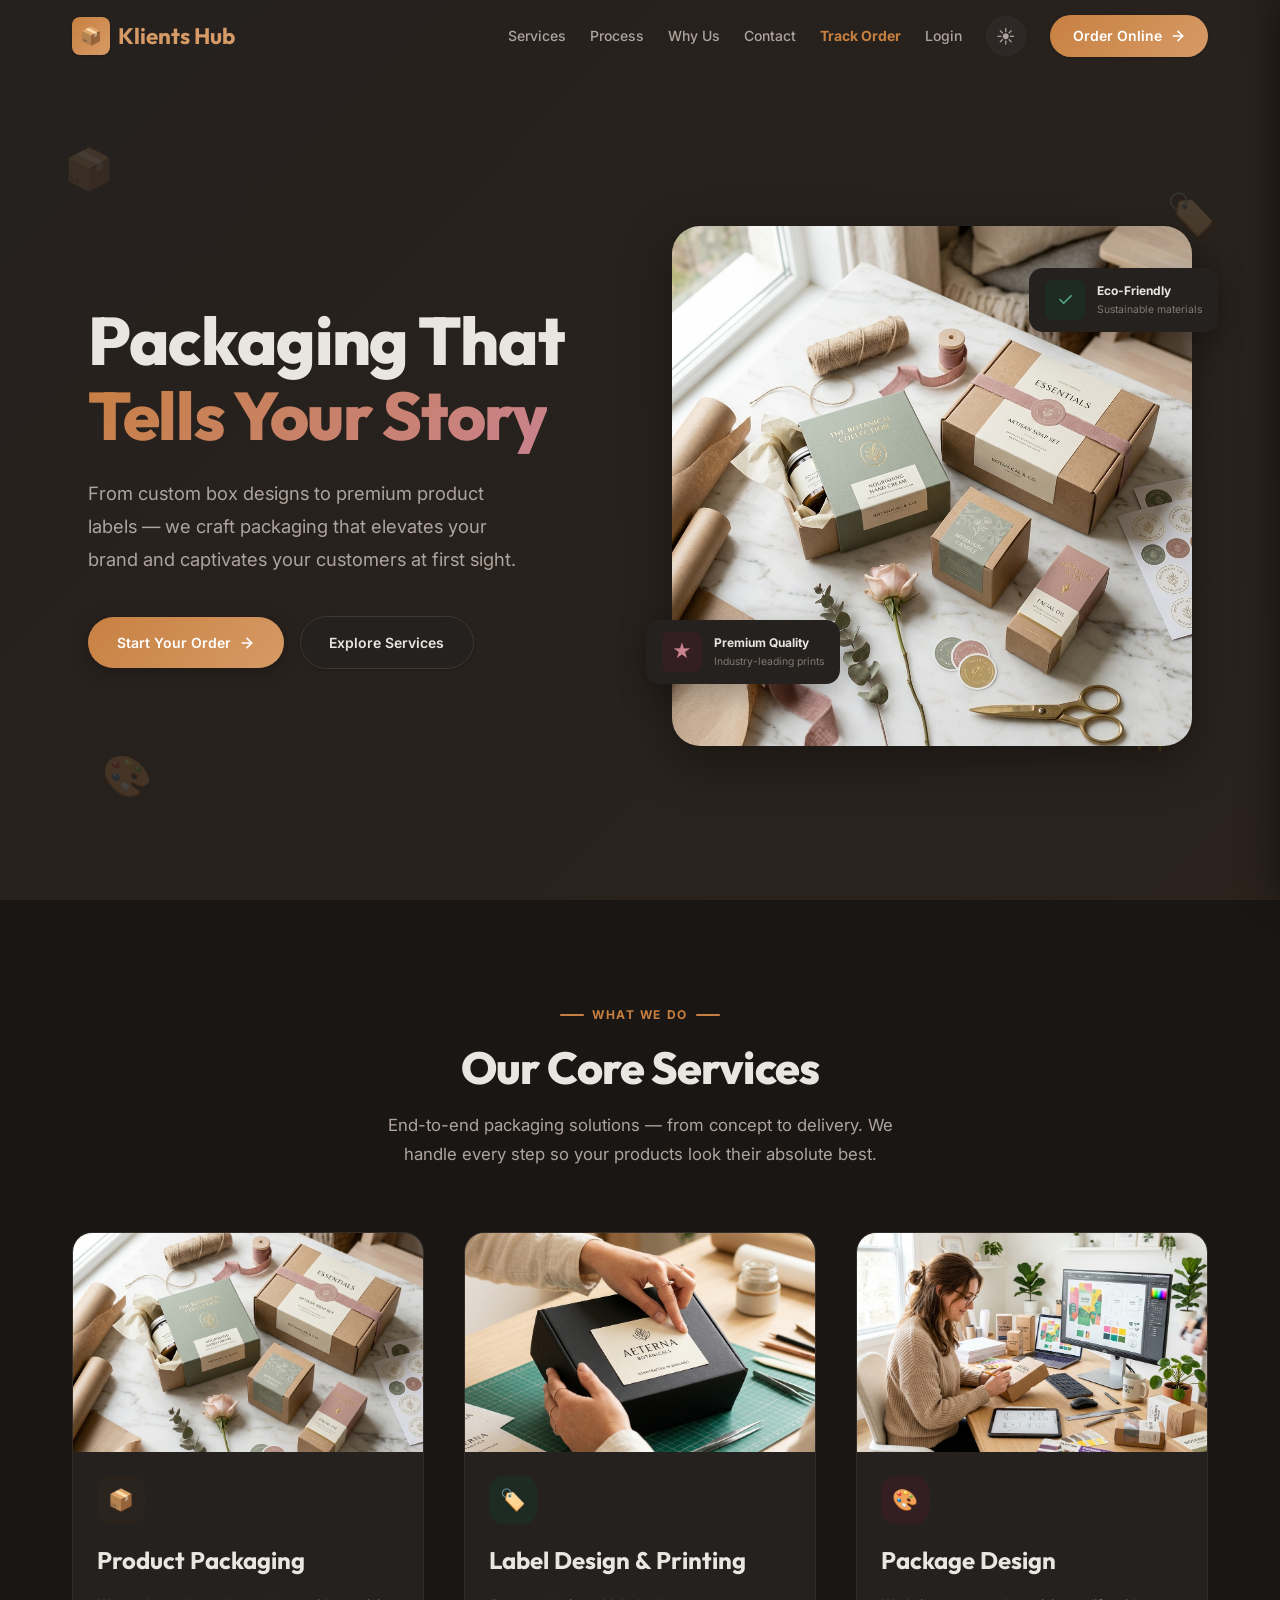
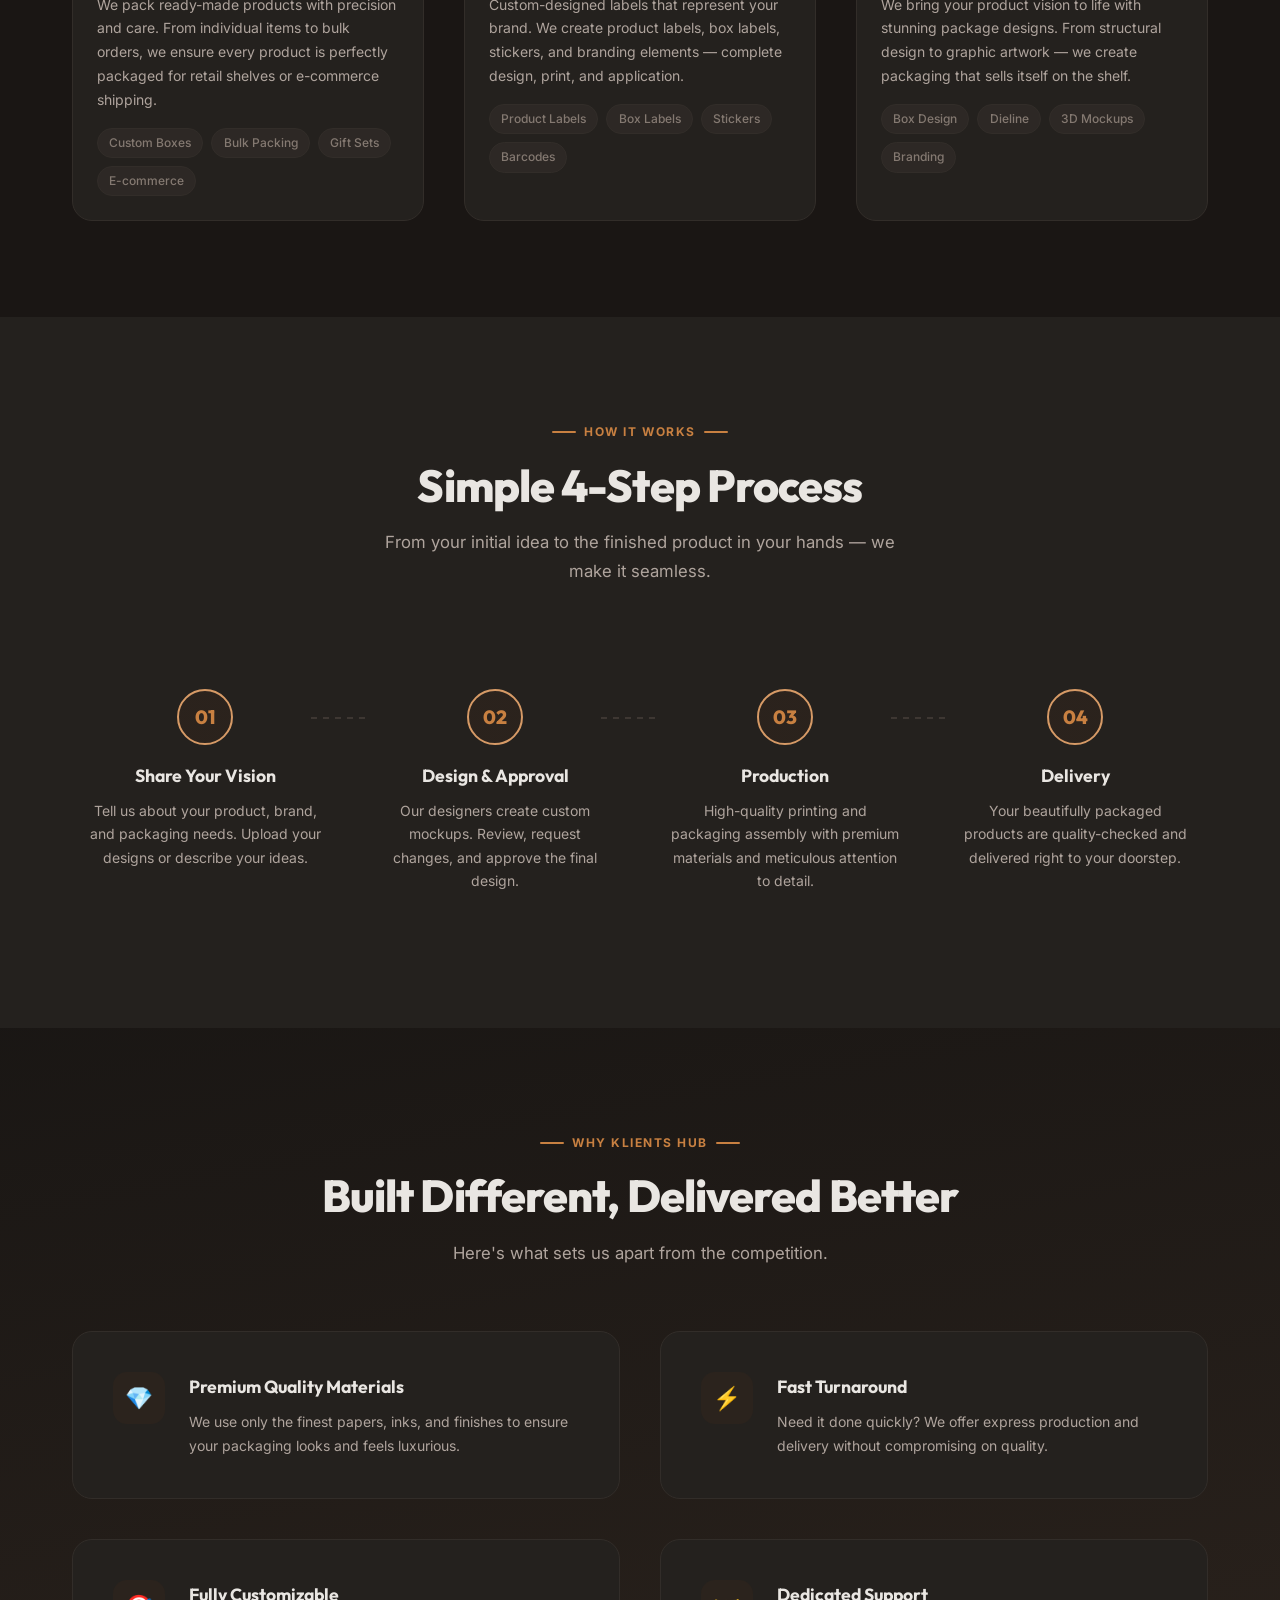
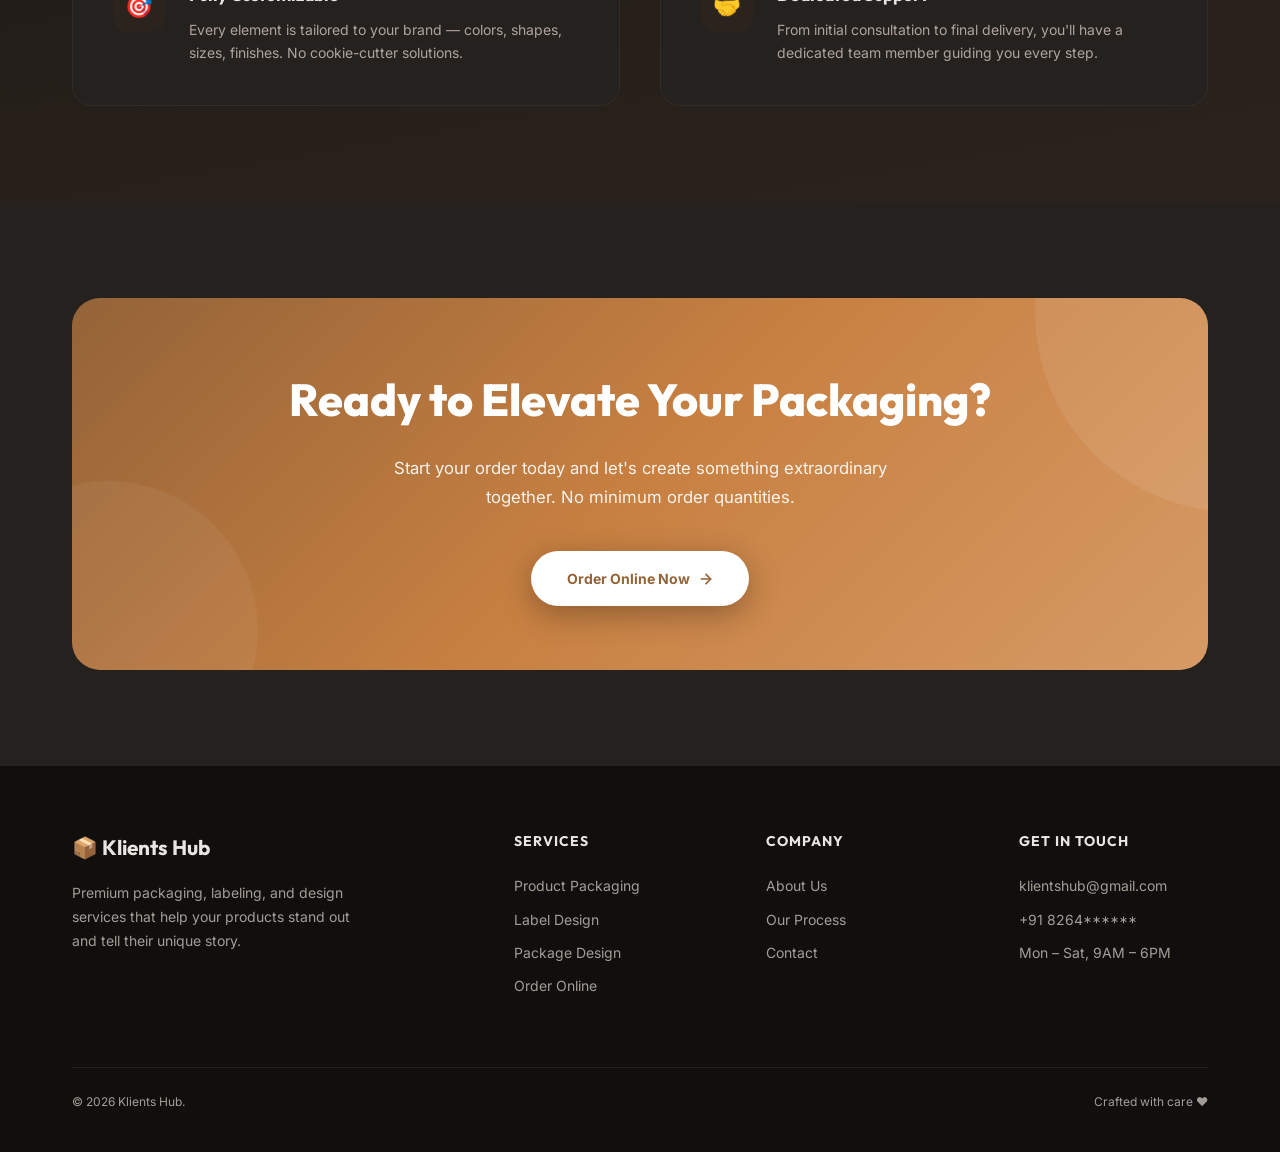
==== index.html @ 0cd53d22 "Initial commit for Klient's Hub frontend website" ====
<!DOCTYPE html>
<html lang="en" data-theme="dark">
<head>
  <meta charset="UTF-8">
  <meta name="viewport" content="width=device-width, initial-scale=1.0">
  <meta name="description" content="Klients Hub — Premium packaging, labeling, and package design services. Custom labels, product packaging, and box design for businesses of all sizes.">
  <meta name="theme-color" content="#a06c3e">
  <title>Klients Hub — Packaging, Labeling &amp; Design</title>

  <!-- Fonts -->
  <link rel="preconnect" href="https://fonts.googleapis.com">
  <link rel="preconnect" href="https://fonts.gstatic.com" crossorigin>
  <link href="https://fonts.googleapis.com/css2?family=Inter:wght@400;500;600;700&family=Outfit:wght@600;700;800&display=swap" rel="stylesheet">

  <!-- Styles -->
  <link rel="stylesheet" href="index.css">
</head>
<body>
  <!-- Global Particle Container -->
  <div id="global-particles" style="position: fixed; inset: 0; pointer-events: none; z-index: 9999; overflow: hidden;" aria-hidden="true"></div>

  <!-- ===== NAVBAR ===== -->
  <nav class="navbar" id="navbar" role="navigation" aria-label="Main navigation">
    <div class="navbar__inner">
      <a href="#" class="navbar__logo" id="nav-logo">
        <div class="navbar__logo-icon" aria-hidden="true">📦</div>
        Klients Hub
      </a>

      <!-- Desktop links -->
      <div class="navbar__links" id="nav-links">
        <a href="#services" class="navbar__link" id="nav-services">Services</a>
        <a href="#process" class="navbar__link" id="nav-process">Process</a>
        <a href="#why-us" class="navbar__link" id="nav-why-us">Why Us</a>
        <a href="#contact" class="navbar__link" id="nav-contact">Contact</a>
        <button class="navbar__link" id="nav-track" style="font-weight: 700; color: var(--clr-primary);">Track Order</button>
        <button class="navbar__link" id="nav-login">Login</button>
        <button class="theme-toggle" id="theme-toggle-desktop" aria-label="Toggle dark mode">
          <span class="theme-toggle__icon--dark" aria-hidden="true">🌙</span>
          <span class="theme-toggle__icon--light" aria-hidden="true">☀️</span>
        </button>
        <a href="#order" class="navbar__cta" id="nav-order-cta">
          <span>Order Online</span>
          <svg width="16" height="16" viewBox="0 0 24 24" fill="none" stroke="currentColor" stroke-width="2.5" stroke-linecap="round" stroke-linejoin="round"><path d="M5 12h14"/><path d="m12 5 7 7-7 7"/></svg>
        </a>
      </div>

      <!-- Mobile hamburger -->
      <button class="navbar__hamburger" id="nav-hamburger" aria-label="Toggle menu" aria-expanded="false">
        <span></span>
        <span></span>
        <span></span>
      </button>
    </div>
  </nav>

  <!-- Mobile backdrop -->
  <div class="mobile-backdrop" id="mobile-backdrop"></div>

  <!-- Mobile slide-in panel -->
  <div class="navbar__mobile-panel" id="nav-mobile-panel" role="dialog" aria-label="Mobile navigation">
    <a href="#services" class="navbar__link" id="mob-services">Services</a>
    <a href="#process" class="navbar__link" id="mob-process">Process</a>
    <a href="#why-us" class="navbar__link" id="mob-why-us">Why Us</a>
    <a href="#contact" class="navbar__link" id="mob-contact">Contact</a>
    <button class="navbar__link" id="mob-track" style="font-weight: 700; color: var(--clr-primary); text-align: left;">Track Order</button>
    <button class="navbar__link" id="mob-login" style="text-align: left;">Login</button>
    <a href="#order" class="navbar__cta" id="mob-order-cta">
      <span>Order Online</span>
      <svg width="16" height="16" viewBox="0 0 24 24" fill="none" stroke="currentColor" stroke-width="2.5" stroke-linecap="round" stroke-linejoin="round"><path d="M5 12h14"/><path d="m12 5 7 7-7 7"/></svg>
    </a>
    <button class="theme-toggle" id="theme-toggle-mobile" aria-label="Toggle dark mode">
      <span class="theme-toggle__icon--dark" aria-hidden="true">🌙</span>
      <span class="theme-toggle__icon--light" aria-hidden="true">☀️</span>
    </button>
  </div>

  <!-- ===== HERO ===== -->
  <section class="hero" id="hero">
    <!-- Corner Decorators -->
    <div class="hero__corner hero__corner--tl" aria-hidden="true">📦</div>
    <div class="hero__corner hero__corner--tr" aria-hidden="true">🏷️</div>
    <div class="hero__corner hero__corner--bl" aria-hidden="true">🎨</div>
    <div class="hero__corner hero__corner--br" aria-hidden="true">✨</div>

    <div class="container hero__grid">
      <div class="hero__content">

        <h1 class="hero__title reveal reveal-delay-1">
          Packaging That<br><span>Tells Your Story</span>
        </h1>
        <p class="hero__subtitle reveal reveal-delay-2">
          From custom box designs to premium product labels — we craft packaging that elevates your brand and captivates your customers at first sight.
        </p>
        <div class="hero__actions reveal reveal-delay-3">
          <a href="#order" class="btn btn--primary" id="hero-order-btn">
            Start Your Order
            <svg width="16" height="16" viewBox="0 0 24 24" fill="none" stroke="currentColor" stroke-width="2.5" stroke-linecap="round" stroke-linejoin="round"><path d="M5 12h14"/><path d="m12 5 7 7-7 7"/></svg>
          </a>
          <a href="#services" class="btn btn--secondary" id="hero-services-btn">
            Explore Services
          </a>
        </div>
      </div>

      <div class="hero__image-wrapper reveal reveal-delay-2">
        <img src="assets/hero-packaging.png" alt="Beautifully designed product packaging flat lay with custom labels, kraft boxes, and branding materials" class="hero__image" width="520" height="520" loading="eager" fetchpriority="high">

        <!-- Floating cards -->
        <div class="hero__float-card hero__float-card--top">
          <div class="hero__float-icon hero__float-icon--green" aria-hidden="true">✓</div>
          <div>
            <div class="hero__float-label">Eco-Friendly</div>
            <div class="hero__float-sublabel">Sustainable materials</div>
          </div>
        </div>
        <div class="hero__float-card hero__float-card--bottom">
          <div class="hero__float-icon hero__float-icon--rose" aria-hidden="true">★</div>
          <div>
            <div class="hero__float-label">Premium Quality</div>
            <div class="hero__float-sublabel">Industry-leading prints</div>
          </div>
        </div>
      </div>
    </div>
  </section>

  <!-- ===== SERVICES ===== -->
  <section class="services" id="services">
    <div class="container">
      <div class="section-header reveal">
        <div class="section-tag">
          <span class="section-tag__line" aria-hidden="true"></span>
          What We Do
          <span class="section-tag__line" aria-hidden="true"></span>
        </div>
        <h2 class="section-title">Our Core Services</h2>
        <p class="section-subtitle">End-to-end packaging solutions — from concept to delivery. We handle every step so your products look their absolute best.</p>
      </div>

      <div class="services__grid">
        <!-- Packaging -->
        <div class="service-card reveal" id="svc-packaging">
          <div class="service-card__image-wrapper">
            <img src="assets/hero-packaging.png" alt="Custom product packaging with branded boxes and wrapping materials" class="service-card__image" width="400" height="250" loading="lazy">
            <div class="service-card__overlay" aria-hidden="true"></div>
          </div>
          <div class="service-card__body">
            <div class="service-card__icon service-card__icon--packaging" aria-hidden="true">📦</div>
            <h3 class="service-card__title">Product Packaging</h3>
            <p class="service-card__desc">We pack ready-made products with precision and care. From individual items to bulk orders, we ensure every product is perfectly packaged for retail shelves or e-commerce shipping.</p>
            <div class="service-card__features">
              <span class="service-card__tag">Custom Boxes</span>
              <span class="service-card__tag">Bulk Packing</span>
              <span class="service-card__tag">Gift Sets</span>
              <span class="service-card__tag">E-commerce</span>
            </div>
          </div>
        </div>

        <!-- Labeling -->
        <div class="service-card reveal reveal-delay-1" id="svc-labeling">
          <div class="service-card__image-wrapper">
            <img src="assets/labeling-service.png" alt="Designer applying a custom label to a premium product box" class="service-card__image" width="400" height="250" loading="lazy">
            <div class="service-card__overlay" aria-hidden="true"></div>
          </div>
          <div class="service-card__body">
            <div class="service-card__icon service-card__icon--labeling" aria-hidden="true">🏷️</div>
            <h3 class="service-card__title">Label Design &amp; Printing</h3>
            <p class="service-card__desc">Custom-designed labels that represent your brand. We create product labels, box labels, stickers, and branding elements — complete design, print, and application.</p>
            <div class="service-card__features">
              <span class="service-card__tag">Product Labels</span>
              <span class="service-card__tag">Box Labels</span>
              <span class="service-card__tag">Stickers</span>
              <span class="service-card__tag">Barcodes</span>
            </div>
          </div>
        </div>

        <!-- Design -->
        <div class="service-card reveal reveal-delay-2" id="svc-design">
          <div class="service-card__image-wrapper">
            <img src="assets/design-service.png" alt="Package designer working on box mockups with color swatches and prototypes" class="service-card__image" width="400" height="250" loading="lazy">
            <div class="service-card__overlay" aria-hidden="true"></div>
          </div>
          <div class="service-card__body">
            <div class="service-card__icon service-card__icon--design" aria-hidden="true">🎨</div>
            <h3 class="service-card__title">Package Design</h3>
            <p class="service-card__desc">We bring your product vision to life with stunning package designs. From structural design to graphic artwork — we create packaging that sells itself on the shelf.</p>
            <div class="service-card__features">
              <span class="service-card__tag">Box Design</span>
              <span class="service-card__tag">Dieline</span>
              <span class="service-card__tag">3D Mockups</span>
              <span class="service-card__tag">Branding</span>
            </div>
          </div>
        </div>
      </div>
    </div>
  </section>

  <!-- ===== PROCESS ===== -->
  <section class="process" id="process">
    <div class="container">
      <div class="section-header reveal">
        <div class="section-tag">
          <span class="section-tag__line" aria-hidden="true"></span>
          How It Works
          <span class="section-tag__line" aria-hidden="true"></span>
        </div>
        <h2 class="section-title">Simple 4-Step Process</h2>
        <p class="section-subtitle">From your initial idea to the finished product in your hands — we make it seamless.</p>
      </div>

      <div class="process__grid">
        <div class="process-step reveal" id="step-1">
          <div class="process-step__number">01</div>
          <h3 class="process-step__title">Share Your Vision</h3>
          <p class="process-step__desc">Tell us about your product, brand, and packaging needs. Upload your designs or describe your ideas.</p>
        </div>
        <div class="process-step reveal reveal-delay-1" id="step-2">
          <div class="process-step__number">02</div>
          <h3 class="process-step__title">Design &amp; Approval</h3>
          <p class="process-step__desc">Our designers create custom mockups. Review, request changes, and approve the final design.</p>
        </div>
        <div class="process-step reveal reveal-delay-2" id="step-3">
          <div class="process-step__number">03</div>
          <h3 class="process-step__title">Production</h3>
          <p class="process-step__desc">High-quality printing and packaging assembly with premium materials and meticulous attention to detail.</p>
        </div>
        <div class="process-step reveal reveal-delay-3" id="step-4">
          <div class="process-step__number">04</div>
          <h3 class="process-step__title">Delivery</h3>
          <p class="process-step__desc">Your beautifully packaged products are quality-checked and delivered right to your doorstep.</p>
        </div>
      </div>
    </div>
  </section>

  <!-- ===== WHY US ===== -->
  <section class="why-us" id="why-us">
    <div class="container">
      <div class="section-header reveal">
        <div class="section-tag">
          <span class="section-tag__line" aria-hidden="true"></span>
          Why Klients Hub
          <span class="section-tag__line" aria-hidden="true"></span>
        </div>
        <h2 class="section-title">Built Different, Delivered Better</h2>
        <p class="section-subtitle">Here's what sets us apart from the competition.</p>
      </div>

      <div class="why-us__grid">
        <div class="why-card reveal" id="why-quality">
          <div class="why-card__icon" aria-hidden="true">💎</div>
          <div>
            <h3 class="why-card__title">Premium Quality Materials</h3>
            <p class="why-card__desc">We use only the finest papers, inks, and finishes to ensure your packaging looks and feels luxurious.</p>
          </div>
        </div>
        <div class="why-card reveal reveal-delay-1" id="why-fast">
          <div class="why-card__icon" aria-hidden="true">⚡</div>
          <div>
            <h3 class="why-card__title">Fast Turnaround</h3>
            <p class="why-card__desc">Need it done quickly? We offer express production and delivery without compromising on quality.</p>
          </div>
        </div>
        <div class="why-card reveal reveal-delay-2" id="why-custom">
          <div class="why-card__icon" aria-hidden="true">🎯</div>
          <div>
            <h3 class="why-card__title">Fully Customizable</h3>
            <p class="why-card__desc">Every element is tailored to your brand — colors, shapes, sizes, finishes. No cookie-cutter solutions.</p>
          </div>
        </div>
        <div class="why-card reveal reveal-delay-3" id="why-support">
          <div class="why-card__icon" aria-hidden="true">🤝</div>
          <div>
            <h3 class="why-card__title">Dedicated Support</h3>
            <p class="why-card__desc">From initial consultation to final delivery, you'll have a dedicated team member guiding you every step.</p>
          </div>
        </div>
      </div>
    </div>
  </section>

  <!-- ===== CTA BANNER ===== -->
  <section class="cta-section" id="cta">
    <div class="container">
      <div class="cta-banner reveal">
        <h2 class="cta-banner__title">Ready to Elevate Your Packaging?</h2>
        <p class="cta-banner__desc">Start your order today and let's create something extraordinary together. No minimum order quantities.</p>
        <a href="#order" class="btn btn--white" id="cta-order-btn">
          Order Online Now
          <svg width="16" height="16" viewBox="0 0 24 24" fill="none" stroke="currentColor" stroke-width="2.5" stroke-linecap="round" stroke-linejoin="round"><path d="M5 12h14"/><path d="m12 5 7 7-7 7"/></svg>
        </a>
      </div>
    </div>
  </section>

  <!-- ===== ORDER ONLINE SECTION ===== -->
  <section class="order-section" id="order">
    <div class="container">
      <div class="order-form" id="order-form-wrapper">
        <h2 class="order-form__title">Place Your Order</h2>
        <p class="order-form__subtitle">Fill in the details below and our team will get back to you within 24 hours.</p>
        <form id="order-form" novalidate>
          <div class="form-step visible" data-step="1">
            <div class="form-row">
              <div class="form-group">
                <label for="order-name">Full Name <span class="required-star" aria-hidden="true">*</span></label>
                <input type="text" id="order-name" name="name" placeholder="Akash Sharma" required>
              </div>
              <div class="form-group">
                <label for="order-email">Email Address <span class="required-star" aria-hidden="true">*</span></label>
                <input type="email" id="order-email" name="email" placeholder="john@company.com" required>
              </div>
            </div>
          </div>

          <div class="form-step" data-step="2">
            <div class="form-row">
              <div class="form-group">
                <label for="order-phone">Phone Number <span class="required-star" aria-hidden="true">*</span></label>
                <input type="tel" id="order-phone" name="phone" placeholder="+91 8264******" required>
              </div>
              <div class="form-group">
                <label for="order-company">Company Name</label>
                <input type="text" id="order-company" name="company" placeholder="Your Company">
              </div>
            </div>
          </div>

          <div class="form-step" data-step="3">
            <div class="form-group">
              <label for="order-service">Service Required <span class="required-star" aria-hidden="true">*</span></label>
              <select id="order-service" name="service" required>
                <option value="" disabled selected>Select a service</option>
                <option value="packaging">Product Packaging</option>
                <option value="labeling">Label Design &amp; Printing</option>
                <option value="design">Package Design</option>
                <option value="all">Full Service (Design + Label + Packaging)</option>
              </select>
            </div>
          </div>

          <div class="form-step" data-step="4">
            <div class="form-row" id="materials-row">
              <div class="form-group" id="material-box-group">
                <label for="order-material-box">Material (Box) <span class="required-star" aria-hidden="true">*</span></label>
                <select id="order-material-box" name="materialBox" required>
                  <option value="" disabled selected>Select box material</option>
                  <option value="SBS">SBS</option>
                  <option value="White back">White back</option>
                  <option value="Grey back">Grey back</option>
                  <option value="Corrugation">Corrugation</option>
                </select>
              </div>
              <div class="form-group" id="material-label-group">
                <label for="order-material-label">Material (Label/Sticker) <span class="required-star" aria-hidden="true">*</span></label>
                <select id="order-material-label" name="materialLabel" required>
                  <option value="" disabled selected>Select label/sticker material</option>
                  <option value="Chromo paper">Chromo paper</option>
                  <option value="Art paper">Art paper</option>
                  <option value="Normal coated">Normal coated</option>
                </select>
              </div>
            </div>
          </div>

          <div class="form-step" data-step="5">
            <div class="form-group">
              <label for="order-details">Project Details <span class="required-star" aria-hidden="true">*</span></label>
              <textarea id="order-details" name="details" placeholder="Describe your product, any special requirements, finishing preferences..." rows="4" required></textarea>
            </div>
          </div>

          <div class="form-step" data-step="6">
            <div class="form-group">
              <label>Package Dimensions <span class="required-star" aria-hidden="true">*</span> <span class="label-hint" id="dimensions-hint">(in cm)</span></label>
              <div class="form-row form-row--3col">
                <div class="form-input-unit">
                  <input type="number" id="order-length" name="length" placeholder="Length" min="0" step="0.1" required>
                </div>
                <div class="form-input-unit">
                  <input type="number" id="order-width" name="width" placeholder="Width" min="0" step="0.1" required>
                </div>
                <div class="form-input-unit">
                  <input type="number" id="order-height" name="height" placeholder="Height" min="0" step="0.1" required>
                </div>
              </div>
            </div>
          </div>

          <div class="form-step" data-step="7">
            <div class="form-group">
              <label for="order-quantity">Quantity <span class="required-star" aria-hidden="true">*</span></label>
              <input type="number" id="order-quantity" name="quantity" placeholder="e.g. 500" min="1" max="9999" required>
            </div>
          </div>

          <div class="form-step" data-step="8">
            <div class="form-group">
              <label for="order-image">Upload Reference Image (Optional)</label>
              <input type="file" id="order-image" name="image" accept="image/*" class="form-file-input">
            </div>
          </div>

          <div class="form-step" data-step="9">
            <button type="submit" class="btn btn--primary btn--submit" id="order-submit-btn">
              Submit Order Request
              <svg width="16" height="16" viewBox="0 0 24 24" fill="none" stroke="currentColor" stroke-width="2.5" stroke-linecap="round" stroke-linejoin="round"><path d="M5 12h14"/><path d="m12 5 7 7-7 7"/></svg>
            </button>
          </div>
        </form>
      </div>
    </div>
  </section>

  <!-- ===== FOOTER ===== -->
  <footer class="footer" id="contact">
    <div class="container">
      <div class="footer__grid">
        <div>
          <div class="footer__brand-name">📦 Klients Hub</div>
          <p class="footer__brand-desc">Premium packaging, labeling, and design services that help your products stand out and tell their unique story.</p>
        </div>
        <div>
          <h4 class="footer__heading">Services</h4>
          <a href="#services" class="footer__link" id="ft-packaging">Product Packaging</a>
          <a href="#services" class="footer__link" id="ft-labeling">Label Design</a>
          <a href="#services" class="footer__link" id="ft-design">Package Design</a>
          <a href="#order" class="footer__link" id="ft-order">Order Online</a>
        </div>
        <div>
          <h4 class="footer__heading">Company</h4>
          <a href="#why-us" class="footer__link" id="ft-about">About Us</a>
          <a href="#process" class="footer__link" id="ft-process">Our Process</a>
          <a href="#contact" class="footer__link" id="ft-contact">Contact</a>
        </div>
        <div>
          <h4 class="footer__heading">Get In Touch</h4>
          <a href="mailto:klientshub@gmail.com" class="footer__link" id="ft-email">klientshub@gmail.com</a>
          <a href="tel:+918264******" class="footer__link" id="ft-phone">+91 8264******</a>
          <span class="footer__link">Mon – Sat, 9AM – 6PM</span>
        </div>
      </div>
      <div class="footer__bottom">
        <span>&copy; 2026 Klients Hub.</span>
        <span>Crafted with care ❤️</span>
      </div>
    </div>
  </footer>

  <!-- ===== MODALS ===== -->
  <!-- Order Success Modal -->
  <div class="modal-backdrop" id="modal-success">
    <div class="modal">
      <button class="modal__close" id="close-success-modal" aria-label="Close modal">×</button>
      <h3 class="modal__title">Order Placed Successfully!</h3>
      <p class="modal__desc">Thank you for choosing Klients Hub. We've received your order and will begin processing it shortly.</p>
      
      <div class="modal__order-box">
        <span class="modal__order-label">Your Order Tracking ID:</span>
        <strong class="modal__order-id" id="display-order-id">ORD-12345</strong>
      </div>

      <p style="font-size: var(--fs-small); color: var(--clr-text-secondary); text-align: center;">Save this ID to track your order status anytime.</p>
    </div>
  </div>

  <!-- Track Order Modal -->
  <div class="modal-backdrop" id="modal-track">
    <div class="modal">
      <button class="modal__close" id="close-track-modal" aria-label="Close modal">×</button>
      <h3 class="modal__title">Track Your Order</h3>
      <p class="modal__desc">Enter your Order Tracking ID below to see the current status.</p>
      
      <div class="form-group" style="margin-bottom: var(--space-md);">
        <input type="text" id="track-order-id" placeholder="e.g. ORD-12345">
      </div>
      <button class="btn btn--primary" id="btn-track-submit" style="width: 100%; justify-content: center; margin-bottom: var(--space-lg);">
        Check Status
      </button>

      <div id="track-result" style="display: none; text-align: center; padding: var(--space-md); background: var(--clr-primary-bg); border-radius: var(--radius-md);">
        <p style="font-size: var(--fs-small); color: var(--clr-text-secondary); margin-bottom: 0.25rem;">Current Status:</p>
        <strong id="track-status-text" style="font-size: 1.1rem; color: var(--clr-primary);">Order Received</strong>
      </div>
    </div>
  </div>

  <!-- Hidden Admin Trigger Form -->
  <div class="modal-backdrop" id="modal-admin-login">
    <div class="modal" style="max-width: 20rem;">
      <button class="modal__close" id="close-admin-modal" aria-label="Close modal">×</button>
      <h3 class="modal__title">Admin Login</h3>
      <div class="form-group">
        <input type="text" id="admin-user" placeholder="Username">
      </div>
      <div class="form-group">
        <input type="password" id="admin-pass" placeholder="Password">
      </div>
      <button class="btn btn--primary" id="btn-admin-login" style="width: 100%; justify-content: center;">Login</button>
    </div>
  </div>

  <script src="script.js"></script>
</body>
</html>
---- index.css ----
/* ===== DESIGN TOKENS ===== */
:root {
  /* Primary palette — warm, earthy, premium */
  --clr-primary: hsl(28, 48%, 42%);
  --clr-primary-light: hsl(28, 52%, 56%);
  --clr-primary-dark: hsl(28, 50%, 30%);
  --clr-primary-bg: hsl(28, 60%, 96%);

  /* Accent — sage green for trust/eco */
  --clr-accent: hsl(152, 28%, 42%);
  --clr-accent-light: hsl(152, 30%, 55%);
  --clr-accent-bg: hsl(152, 40%, 95%);

  /* Neutrals */
  --clr-bg: hsl(30, 25%, 98%);
  --clr-surface: hsl(0, 0%, 100%);
  --clr-surface-elevated: hsl(30, 20%, 97%);
  --clr-text: hsl(25, 15%, 18%);
  --clr-text-secondary: hsl(25, 10%, 45%);
  --clr-text-muted: hsl(25, 8%, 62%);
  --clr-border: hsl(30, 15%, 88%);
  --clr-border-light: hsl(30, 15%, 93%);

  /* Dusty rose accent */
  --clr-rose: hsl(350, 35%, 62%);
  --clr-rose-bg: hsl(350, 45%, 96%);

  /* Navbar scrolled */
  --nav-scrolled-bg: hsla(30, 25%, 98%, 0.82);
  --nav-scrolled-shadow: 0 0.0625rem 1.5rem hsla(25, 20%, 20%, 0.08);

  /* Footer */
  --footer-bg: hsl(25, 15%, 18%);
  --footer-text: hsla(30, 15%, 90%, 0.85);
  --footer-heading: hsl(0, 0%, 100%);
  --footer-border: hsla(30, 15%, 90%, 0.1);

  /* Typography */
  --ff-heading: 'Outfit', sans-serif;
  --ff-body: 'Inter', sans-serif;
  --fs-hero: clamp(2.4rem, 6vw, 4.2rem);
  --fs-h2: clamp(1.8rem, 4vw, 2.8rem);
  --fs-h3: clamp(1.2rem, 2.5vw, 1.5rem);
  --fs-body: clamp(0.95rem, 1.8vw, 1.05rem);
  --fs-small: 0.875rem;
  --fs-xs: 0.75rem;

  /* Spacing */
  --space-xs: 0.5rem;
  --space-sm: 0.75rem;
  --space-md: 1rem;
  --space-lg: 1.5rem;
  --space-xl: 2.5rem;
  --space-2xl: 4rem;
  --space-3xl: 6rem;

  /* Radii */
  --radius-sm: 0.5rem;
  --radius-md: 0.875rem;
  --radius-lg: 1.25rem;
  --radius-xl: 1.75rem;
  --radius-full: 62.5rem;

  /* Shadows */
  --shadow-sm: 0 0.0625rem 0.1875rem hsla(25, 20%, 20%, 0.06);
  --shadow-md: 0 0.25rem 1rem hsla(25, 20%, 20%, 0.08);
  --shadow-lg: 0 0.5rem 2rem hsla(25, 20%, 20%, 0.1);
  --shadow-xl: 0 1rem 3rem hsla(25, 20%, 20%, 0.12);
  --shadow-glow: 0 0 2.5rem hsla(28, 50%, 50%, 0.12);

  /* Transitions */
  --ease-out: cubic-bezier(0.16, 1, 0.3, 1);
  --ease-spring: cubic-bezier(0.34, 1.56, 0.64, 1);
  --dur-fast: 200ms;
  --dur-normal: 350ms;
  --dur-slow: 600ms;

  /* Layout */
  --nav-height: 4.5rem;
  --container-max: 75rem;
  --container-padding: clamp(1rem, 4vw, 2rem);
}

/* ===== DARK THEME ===== */
[data-theme="dark"] {
  --clr-primary: hsl(28, 55%, 52%);
  --clr-primary-light: hsl(28, 58%, 62%);
  --clr-primary-dark: hsl(28, 45%, 40%);
  --clr-primary-bg: hsl(25, 20%, 14%);

  --clr-accent: hsl(152, 32%, 50%);
  --clr-accent-light: hsl(152, 34%, 60%);
  --clr-accent-bg: hsl(152, 20%, 14%);

  --clr-bg: hsl(25, 12%, 9%);
  --clr-surface: hsl(25, 10%, 13%);
  --clr-surface-elevated: hsl(25, 10%, 16%);
  --clr-text: hsl(30, 15%, 90%);
  --clr-text-secondary: hsl(25, 10%, 65%);
  --clr-text-muted: hsl(25, 8%, 48%);
  --clr-border: hsl(25, 10%, 22%);
  --clr-border-light: hsl(25, 10%, 18%);

  --clr-rose: hsl(350, 40%, 65%);
  --clr-rose-bg: hsl(350, 25%, 16%);

  --nav-scrolled-bg: hsla(25, 12%, 9%, 0.85);
  --nav-scrolled-shadow: 0 0.0625rem 1.5rem hsla(0, 0%, 0%, 0.3);

  --footer-bg: hsl(25, 12%, 6%);
  --footer-text: hsla(30, 15%, 80%, 0.75);
  --footer-heading: hsl(30, 15%, 90%);
  --footer-border: hsla(30, 15%, 90%, 0.08);

  --shadow-sm: 0 0.0625rem 0.1875rem hsla(0, 0%, 0%, 0.2);
  --shadow-md: 0 0.25rem 1rem hsla(0, 0%, 0%, 0.25);
  --shadow-lg: 0 0.5rem 2rem hsla(0, 0%, 0%, 0.3);
  --shadow-xl: 0 1rem 3rem hsla(0, 0%, 0%, 0.35);
  --shadow-glow: 0 0 2.5rem hsla(28, 50%, 50%, 0.15);
}

/* ===== RESET & BASE ===== */
*,
*::before,
*::after {
  margin: 0;
  padding: 0;
  box-sizing: border-box;
}

html {
  scroll-behavior: smooth;
  -webkit-text-size-adjust: 100%;
}

body {
  font-family: var(--ff-body);
  font-size: var(--fs-body);
  color: var(--clr-text);
  background-color: var(--clr-bg);
  line-height: 1.7;
  -webkit-font-smoothing: antialiased;
  -moz-osx-font-smoothing: grayscale;
  overflow-x: hidden;
  transition: background-color var(--dur-normal) var(--ease-out),
              color var(--dur-normal) var(--ease-out);
}

img {
  max-width: 100%;
  height: auto;
  display: block;
}

a {
  text-decoration: none;
  color: inherit;
}

ul {
  list-style: none;
}

button {
  border: none;
  background: none;
  cursor: pointer;
  font-family: inherit;
}

/* ===== UTILITY ===== */
.container {
  max-width: var(--container-max);
  margin-inline: auto;
  padding-inline: var(--container-padding);
}

.sr-only {
  position: absolute;
  width: 0.0625rem;
  height: 0.0625rem;
  padding: 0;
  margin: -0.0625rem;
  overflow: hidden;
  clip: rect(0, 0, 0, 0);
  white-space: nowrap;
  border-width: 0;
}

/* ===== FLOATING NAVBAR ===== */
.navbar {
  position: fixed;
  top: 0;
  left: 0;
  right: 0;
  z-index: 1000;
  height: var(--nav-height);
  transition: background var(--dur-normal) var(--ease-out),
              box-shadow var(--dur-normal) var(--ease-out),
              backdrop-filter var(--dur-normal) var(--ease-out);
}

.navbar.scrolled {
  background: var(--nav-scrolled-bg);
  backdrop-filter: blur(1.25rem) saturate(180%);
  -webkit-backdrop-filter: blur(1.25rem) saturate(180%);
  box-shadow: var(--nav-scrolled-shadow);
}

.navbar__inner {
  display: flex;
  align-items: center;
  justify-content: space-between;
  height: 100%;
  max-width: var(--container-max);
  margin-inline: auto;
  padding-inline: var(--container-padding);
}

.navbar__logo {
  display: flex;
  align-items: center;
  gap: var(--space-xs);
  font-family: var(--ff-heading);
  font-weight: 700;
  font-size: 1.4rem;
  color: var(--clr-primary-dark);
  z-index: 1001;
}

[data-theme="dark"] .navbar__logo {
  color: var(--clr-primary-light);
}

.navbar__logo-icon {
  width: 2.375rem;
  height: 2.375rem;
  background: linear-gradient(135deg, var(--clr-primary), var(--clr-primary-light));
  border-radius: var(--radius-sm);
  display: grid;
  place-items: center;
  color: white;
  font-size: 1.1rem;
  box-shadow: var(--shadow-sm);
}

.navbar__links {
  display: flex;
  align-items: center;
  gap: var(--space-lg);
}

.navbar__link {
  font-size: var(--fs-small);
  font-weight: 500;
  color: var(--clr-text-secondary);
  position: relative;
  padding: var(--space-xs) 0;
  transition: color var(--dur-fast) var(--ease-out);
}

.navbar__link::after {
  content: '';
  position: absolute;
  bottom: 0;
  left: 0;
  right: 0;
  height: 0.125rem;
  background: var(--clr-primary);
  border-radius: var(--radius-full);
  transform: scaleX(0);
  transform-origin: center;
  transition: transform var(--dur-normal) var(--ease-out);
}

.navbar__link:hover {
  color: var(--clr-primary);
}

.navbar__link:hover::after {
  transform: scaleX(1);
}

.navbar__cta {
  display: inline-flex;
  align-items: center;
  gap: var(--space-xs);
  padding: 0.6rem 1.4rem;
  background: linear-gradient(135deg, var(--clr-primary), var(--clr-primary-light));
  color: white;
  font-weight: 600;
  font-size: var(--fs-small);
  border-radius: var(--radius-full);
  transition: transform var(--dur-fast) var(--ease-spring),
              box-shadow var(--dur-fast) var(--ease-out);
  box-shadow: var(--shadow-sm);
}

.navbar__cta:hover {
  transform: translateY(-0.125rem) scale(1.03);
  box-shadow: var(--shadow-md), var(--shadow-glow);
}

/* ===== THEME TOGGLE ===== */
.theme-toggle {
  width: 2.5rem;
  height: 2.5rem;
  border-radius: 50%;
  display: grid;
  place-items: center;
  font-size: 1.15rem;
  color: var(--clr-text-secondary);
  background: var(--clr-surface-elevated);
  border: 0.0625rem solid var(--clr-border-light);
  cursor: pointer;
  transition: background var(--dur-fast) var(--ease-out),
              color var(--dur-fast) var(--ease-out),
              transform var(--dur-fast) var(--ease-spring);
  z-index: 1001;
  line-height: 1;
}

.theme-toggle:hover {
  color: var(--clr-primary);
  transform: scale(1.1);
  background: var(--clr-surface);
  box-shadow: var(--shadow-sm);
}

.theme-toggle__icon--dark,
.theme-toggle__icon--light {
  pointer-events: none;
}

/* Show sun in dark mode, moon in light mode */
.theme-toggle__icon--dark { display: inline; }
.theme-toggle__icon--light { display: none; }
[data-theme="dark"] .theme-toggle__icon--dark { display: none; }
[data-theme="dark"] .theme-toggle__icon--light { display: inline; }

/* ===== MOBILE HAMBURGER ===== */
.navbar__hamburger {
  display: none;
  flex-direction: column;
  gap: 0.3125rem;
  width: 1.75rem;
  z-index: 1001;
}

.navbar__hamburger span {
  display: block;
  height: 0.156rem;
  background: var(--clr-text);
  border-radius: var(--radius-full);
  transition: transform var(--dur-normal) var(--ease-out),
              opacity var(--dur-fast) var(--ease-out);
}

.navbar__hamburger.active span:nth-child(1) {
  transform: translateY(0.47rem) rotate(45deg);
}
.navbar__hamburger.active span:nth-child(2) {
  opacity: 0;
}
.navbar__hamburger.active span:nth-child(3) {
  transform: translateY(-0.47rem) rotate(-45deg);
}

/* ===== MOBILE MENU — SLIDE-IN DRAWER ===== */
.mobile-backdrop {
  display: none;
  position: fixed;
  inset: 0;
  z-index: 998;
  background: hsla(0, 0%, 0%, 0.35);
  backdrop-filter: blur(0.25rem);
  -webkit-backdrop-filter: blur(0.25rem);
  opacity: 0;
  transition: opacity var(--dur-normal) var(--ease-out);
}

.mobile-backdrop.visible {
  display: block;
  opacity: 1;
}

.navbar__mobile-panel {
  position: fixed;
  top: 0;
  right: 0;
  bottom: 0;
  width: 60vw;
  max-width: 20rem;
  z-index: 999;
  background: var(--clr-surface);
  border-left: 0.0625rem solid var(--clr-border-light);
  box-shadow: -0.5rem 0 2rem hsla(0, 0%, 0%, 0.12);
  display: flex;
  flex-direction: column;
  align-items: flex-start;
  padding: 5rem 1.5rem 2rem;
  gap: 0.25rem;
  transform: translateX(100%);
  transition: transform var(--dur-normal) var(--ease-out);
}

.navbar__mobile-panel.open {
  transform: translateX(0);
}

.navbar__mobile-panel .navbar__link {
  font-size: 1.05rem;
  font-weight: 600;
  padding: 0.75rem 0;
  width: 100%;
  display: block;
}

.navbar__mobile-panel .navbar__link::after {
  display: none;
}

.navbar__mobile-panel .navbar__cta {
  margin-top: var(--space-md);
  font-size: 0.95rem;
  padding: 0.75rem 1.5rem;
  width: 100%;
  justify-content: center;
}

.navbar__mobile-panel .theme-toggle {
  margin-top: auto;
  align-self: center;
}

[data-theme="dark"] .navbar__mobile-panel {
  box-shadow: -0.5rem 0 2rem hsla(0, 0%, 0%, 0.4);
}

/* ===== HERO ===== */
.hero {
  min-height: 100vh;
  display: flex;
  align-items: center;
  position: relative;
  padding-top: var(--nav-height);
  overflow: hidden;
  background: linear-gradient(135deg, var(--clr-surface) 0%, var(--clr-primary-bg) 100%);
}

.hero__grid {
  display: grid;
  grid-template-columns: 1fr 1fr;
  gap: var(--space-2xl);
  align-items: center;
  padding-block: var(--space-3xl);
}

.hero__content {
  max-width: 35rem;
}

.hero__badge {
  display: inline-flex;
  align-items: center;
  gap: var(--space-xs);
  padding: 0.4rem 1rem;
  background: var(--clr-surface);
  border: 0.0625rem solid var(--clr-border);
  border-radius: var(--radius-full);
  font-size: var(--fs-xs);
  font-weight: 600;
  color: var(--clr-primary);
  margin-bottom: var(--space-lg);
  box-shadow: var(--shadow-sm);
  letter-spacing: 0.03125rem;
  text-transform: uppercase;
}

.hero__badge-dot {
  width: 0.375rem;
  height: 0.375rem;
  background: var(--clr-accent);
  border-radius: 50%;
  animation: pulse-dot 2s ease-in-out infinite;
}

@keyframes pulse-dot {
  0%, 100% { opacity: 1; transform: scale(1); }
  50% { opacity: 0.5; transform: scale(1.5); }
}

.hero__title {
  font-family: var(--ff-heading);
  font-size: var(--fs-hero);
  font-weight: 800;
  line-height: 1.12;
  color: var(--clr-text);
  margin-bottom: var(--space-lg);
  letter-spacing: -0.02em;
}

.hero__title span {
  background: linear-gradient(135deg, var(--clr-primary), var(--clr-rose));
  -webkit-background-clip: text;
  -webkit-text-fill-color: transparent;
  background-clip: text;
}

.hero__subtitle {
  font-size: clamp(1rem, 2vw, 1.15rem);
  color: var(--clr-text-secondary);
  margin-bottom: var(--space-xl);
  max-width: 27.5rem;
  line-height: 1.8;
}

.hero__actions {
  display: flex;
  gap: var(--space-md);
  align-items: center;
  flex-wrap: wrap;
}

.btn {
  display: inline-flex;
  align-items: center;
  gap: var(--space-xs);
  font-weight: 600;
  font-size: var(--fs-small);
  border-radius: var(--radius-full);
  padding: 0.85rem 1.8rem;
  transition: transform var(--dur-fast) var(--ease-spring),
              box-shadow var(--dur-fast) var(--ease-out),
              background var(--dur-fast) var(--ease-out);
}

.btn--primary {
  background: linear-gradient(135deg, var(--clr-primary), var(--clr-primary-light));
  color: white;
  box-shadow: var(--shadow-md), 0 0 0 0 hsla(28, 50%, 50%, 0);
}

.btn--primary:hover {
  transform: translateY(-0.125rem);
  box-shadow: var(--shadow-lg), var(--shadow-glow);
}

.btn--secondary {
  background: var(--clr-surface);
  color: var(--clr-text);
  border: 0.094rem solid var(--clr-border);
  box-shadow: var(--shadow-sm);
}

.btn--secondary:hover {
  transform: translateY(-0.125rem);
  box-shadow: var(--shadow-md);
  border-color: var(--clr-primary-light);
}

.hero__image-wrapper {
  position: relative;
  display: flex;
  justify-content: center;
}

.hero__image {
  border-radius: var(--radius-xl);
  box-shadow: var(--shadow-xl);
  width: 100%;
  max-width: 32.5rem;
  object-fit: cover;
  aspect-ratio: 1 / 1;
}

.hero__float-card {
  position: absolute;
  background: var(--clr-surface);
  border-radius: var(--radius-md);
  padding: var(--space-sm) var(--space-md);
  box-shadow: var(--shadow-lg);
  display: flex;
  align-items: center;
  gap: var(--space-sm);
  animation: float 5s ease-in-out infinite;
}

.hero__float-card--top {
  top: 8%;
  right: -5%;
  animation-delay: 0s;
}

.hero__float-card--bottom {
  bottom: 12%;
  left: -5%;
  animation-delay: 2.5s;
}

.hero__float-icon {
  width: 2.5rem;
  height: 2.5rem;
  border-radius: var(--radius-sm);
  display: grid;
  place-items: center;
  font-size: 1.2rem;
  flex-shrink: 0;
}

.hero__float-icon--green {
  background: var(--clr-accent-bg);
  color: var(--clr-accent);
}

.hero__float-icon--rose {
  background: var(--clr-rose-bg);
  color: var(--clr-rose);
}

.hero__float-label {
  font-size: var(--fs-xs);
  font-weight: 700;
  color: var(--clr-text);
}

.hero__float-sublabel {
  font-size: 0.65rem;
  color: var(--clr-text-muted);
}

@keyframes float {
  0%, 100% { transform: translateY(0); }
  50% { transform: translateY(-0.625rem); }
}

/* Corner Decorators */
.hero__corner {
  position: absolute;
  font-size: 2.5rem;
  opacity: 0.15;
  pointer-events: none;
  z-index: 0;
  animation: float 6s ease-in-out infinite;
}

.hero__corner--tl {
  top: 15%;
  left: 5%;
  animation-delay: 0s;
}

.hero__corner--tr {
  top: 20%;
  right: 5%;
  animation-delay: 1.5s;
}

.hero__corner--bl {
  bottom: 10%;
  left: 8%;
  animation-delay: 3s;
}

.hero__corner--br {
  bottom: 15%;
  right: 8%;
  animation-delay: 4.5s;
}

/* Particle Container */
.hero__particles {
  position: absolute;
  inset: 0;
  pointer-events: none;
  z-index: 0;
  overflow: hidden;
}

.particle {
  position: absolute;
  background: var(--clr-primary);
  border-radius: 50%;
  pointer-events: none;
  opacity: 0;
  transform: translate(-50%, -50%);
  animation: particle-fade 1s ease-out forwards;
}

@keyframes particle-fade {
  0% {
    opacity: 0.8;
    transform: translate(-50%, -50%) scale(0.5);
  }
  100% {
    opacity: 0;
    transform: translate(-50%, -50%) scale(2.5);
  }
}

/* ===== SERVICES ===== */
.services {
  padding-block: var(--space-3xl);
  background: var(--clr-bg);
}

.section-header {
  text-align: center;
  margin-bottom: var(--space-2xl);
}

.section-tag {
  display: inline-flex;
  align-items: center;
  gap: var(--space-xs);
  font-size: var(--fs-xs);
  font-weight: 700;
  text-transform: uppercase;
  letter-spacing: 0.094rem;
  color: var(--clr-primary);
  margin-bottom: var(--space-md);
}

.section-tag__line {
  width: 1.5rem;
  height: 0.125rem;
  background: var(--clr-primary);
  border-radius: var(--radius-full);
}

.section-title {
  font-family: var(--ff-heading);
  font-size: var(--fs-h2);
  font-weight: 800;
  color: var(--clr-text);
  line-height: 1.2;
  letter-spacing: -0.02em;
}

.section-subtitle {
  font-size: var(--fs-body);
  color: var(--clr-text-secondary);
  margin-top: var(--space-md);
  max-width: 33.75rem;
  margin-inline: auto;
}

.services__grid {
  display: grid;
  grid-template-columns: repeat(3, 1fr);
  gap: var(--space-xl);
}

.service-card {
  background: var(--clr-surface);
  border-radius: var(--radius-lg);
  overflow: hidden;
  border: 0.0625rem solid var(--clr-border-light);
  transition: transform var(--dur-normal) var(--ease-spring),
              box-shadow var(--dur-normal) var(--ease-out);
  cursor: default;
}

.service-card:hover {
  transform: translateY(-0.375rem);
  box-shadow: var(--shadow-xl);
}

.service-card__image-wrapper {
  position: relative;
  overflow: hidden;
  aspect-ratio: 16 / 10;
}

.service-card__image {
  width: 100%;
  height: 100%;
  object-fit: cover;
  transition: transform var(--dur-slow) var(--ease-out);
}

.service-card:hover .service-card__image {
  transform: scale(1.05);
}

.service-card__overlay {
  position: absolute;
  inset: 0;
  background: linear-gradient(to top, hsla(25, 20%, 10%, 0.4), transparent);
  opacity: 0;
  transition: opacity var(--dur-normal) var(--ease-out);
}

.service-card:hover .service-card__overlay {
  opacity: 1;
}

.service-card__body {
  padding: var(--space-lg);
}

.service-card__icon {
  width: 3rem;
  height: 3rem;
  border-radius: var(--radius-md);
  display: grid;
  place-items: center;
  font-size: 1.3rem;
  margin-bottom: var(--space-md);
}

.service-card__icon--packaging {
  background: var(--clr-primary-bg);
  color: var(--clr-primary);
}

.service-card__icon--labeling {
  background: var(--clr-accent-bg);
  color: var(--clr-accent);
}

.service-card__icon--design {
  background: var(--clr-rose-bg);
  color: var(--clr-rose);
}

.service-card__title {
  font-family: var(--ff-heading);
  font-size: var(--fs-h3);
  font-weight: 700;
  color: var(--clr-text);
  margin-bottom: var(--space-sm);
}

.service-card__desc {
  font-size: var(--fs-small);
  color: var(--clr-text-secondary);
  line-height: 1.7;
}

.service-card__features {
  margin-top: var(--space-md);
  display: flex;
  flex-wrap: wrap;
  gap: var(--space-xs);
}

.service-card__tag {
  font-size: var(--fs-xs);
  padding: 0.25rem 0.7rem;
  background: var(--clr-surface-elevated);
  border: 0.0625rem solid var(--clr-border-light);
  border-radius: var(--radius-full);
  color: var(--clr-text-muted);
  font-weight: 500;
}

/* ===== PROCESS ===== */
.process {
  padding-block: var(--space-3xl);
  background: var(--clr-surface);
}

.process__grid {
  display: grid;
  grid-template-columns: repeat(4, 1fr);
  gap: var(--space-lg);
  margin-top: var(--space-xl);
}

.process-step {
  text-align: center;
  padding: var(--space-xl) var(--space-md);
  position: relative;
}

.process-step__number {
  width: 3.5rem;
  height: 3.5rem;
  border-radius: 50%;
  display: grid;
  place-items: center;
  margin-inline: auto;
  margin-bottom: var(--space-md);
  font-family: var(--ff-heading);
  font-weight: 800;
  font-size: 1.2rem;
  background: linear-gradient(135deg, var(--clr-primary-bg), var(--clr-primary-bg));
  color: var(--clr-primary);
  border: 0.125rem solid var(--clr-primary-light);
  transition: background var(--dur-normal) var(--ease-out),
              color var(--dur-normal) var(--ease-out);
}

.process-step:hover .process-step__number {
  background: linear-gradient(135deg, var(--clr-primary), var(--clr-primary-light));
  color: white;
}

.process-step__title {
  font-family: var(--ff-heading);
  font-weight: 700;
  font-size: 1.1rem;
  color: var(--clr-text);
  margin-bottom: var(--space-xs);
}

.process-step__desc {
  font-size: var(--fs-small);
  color: var(--clr-text-secondary);
  line-height: 1.65;
}

/* Connector lines between steps */
.process-step:not(:last-child)::after {
  content: '';
  position: absolute;
  top: calc(var(--space-xl) + 1.75rem);
  right: -10%;
  width: 20%;
  height: 0.125rem;
  background: repeating-linear-gradient(
    90deg,
    var(--clr-border) 0,
    var(--clr-border) 0.375rem,
    transparent 0.375rem,
    transparent 0.75rem
  );
}

/* ===== WHY US ===== */
.why-us {
  padding-block: var(--space-3xl);
  background: linear-gradient(170deg, var(--clr-bg) 0%, var(--clr-primary-bg) 100%);
}

.why-us__grid {
  display: grid;
  grid-template-columns: repeat(2, 1fr);
  gap: var(--space-xl);
}

.why-card {
  display: flex;
  gap: var(--space-lg);
  padding: var(--space-xl);
  background: var(--clr-surface);
  border-radius: var(--radius-lg);
  border: 0.0625rem solid var(--clr-border-light);
  transition: transform var(--dur-normal) var(--ease-spring),
              box-shadow var(--dur-normal) var(--ease-out);
}

.why-card:hover {
  transform: translateY(-0.25rem);
  box-shadow: var(--shadow-lg);
}

.why-card__icon {
  width: 3.25rem;
  height: 3.25rem;
  border-radius: var(--radius-md);
  display: grid;
  place-items: center;
  font-size: 1.4rem;
  flex-shrink: 0;
  background: var(--clr-primary-bg);
  color: var(--clr-primary);
}

.why-card__title {
  font-family: var(--ff-heading);
  font-weight: 700;
  font-size: 1.1rem;
  margin-bottom: var(--space-xs);
}

.why-card__desc {
  font-size: var(--fs-small);
  color: var(--clr-text-secondary);
  line-height: 1.7;
}

/* ===== ORDER ONLINE (CTA SECTION) ===== */
.cta-section {
  padding-block: var(--space-3xl);
  background: var(--clr-surface);
}

.cta-banner {
  background: linear-gradient(135deg, var(--clr-primary-dark), var(--clr-primary), var(--clr-primary-light));
  border-radius: var(--radius-xl);
  padding: var(--space-2xl);
  text-align: center;
  color: white;
  position: relative;
  overflow: hidden;
}

.cta-banner::before {
  content: '';
  position: absolute;
  top: -50%;
  right: -20%;
  width: 25rem;
  height: 25rem;
  background: hsla(0, 0%, 100%, 0.08);
  border-radius: 50%;
  pointer-events: none;
}

.cta-banner::after {
  content: '';
  position: absolute;
  bottom: -30%;
  left: -10%;
  width: 18.75rem;
  height: 18.75rem;
  background: hsla(0, 0%, 100%, 0.05);
  border-radius: 50%;
  pointer-events: none;
}

.cta-banner__title {
  font-family: var(--ff-heading);
  font-size: var(--fs-h2);
  font-weight: 800;
  margin-bottom: var(--space-md);
  position: relative;
  z-index: 1;
}

.cta-banner__desc {
  font-size: var(--fs-body);
  opacity: 0.9;
  max-width: 31.25rem;
  margin-inline: auto;
  margin-bottom: var(--space-xl);
  position: relative;
  z-index: 1;
}

.btn--white {
  background: white;
  color: var(--clr-primary-dark);
  font-weight: 700;
  padding: 0.95rem 2.2rem;
  border-radius: var(--radius-full);
  box-shadow: var(--shadow-lg);
  position: relative;
  z-index: 1;
}

.btn--white:hover {
  transform: translateY(-0.1875rem) scale(1.03);
  box-shadow: var(--shadow-xl);
}

/* ===== ORDER FORM ===== */
.order-section {
  padding-block: var(--space-3xl);
  background: var(--clr-bg);
  display: none;
}

.order-section.active {
  display: block;
}

.order-form {
  max-width: 40rem;
  margin-inline: auto;
  background: var(--clr-surface);
  border-radius: var(--radius-xl);
  padding: var(--space-2xl);
  box-shadow: var(--shadow-lg);
  border: 0.0625rem solid var(--clr-border-light);
}

.order-form__title {
  font-family: var(--ff-heading);
  font-size: var(--fs-h2);
  font-weight: 800;
  text-align: center;
  margin-bottom: var(--space-xs);
}

.order-form__subtitle {
  text-align: center;
  color: var(--clr-text-secondary);
  margin-bottom: var(--space-xl);
  font-size: var(--fs-small);
}

.form-group {
  margin-bottom: var(--space-lg);
}

.form-group label {
  display: block;
  font-weight: 600;
  font-size: var(--fs-small);
  color: var(--clr-text);
  margin-bottom: var(--space-xs);
}

.required-star {
  color: var(--clr-rose);
  font-weight: 700;
}

.label-hint {
  font-weight: 400;
  color: var(--clr-text-muted);
}

.form-step {
  display: none;
}

.form-step.visible {
  display: block;
  animation: formStepIn 0.35s var(--ease-out) forwards;
}

.form-step .form-group:last-child,
.form-step .form-row:last-child .form-group {
  margin-bottom: 0;
}

.form-step + .form-step.visible {
  margin-top: var(--space-lg);
}

@keyframes formStepIn {
  from {
    opacity: 0;
    transform: translateY(0.625rem);
  }
  to {
    opacity: 1;
    transform: translateY(0);
  }
}

.form-group input,
.form-group select,
.form-group textarea {
  width: 100%;
  padding: 0.75rem 1rem;
  border: 0.094rem solid var(--clr-border);
  border-radius: var(--radius-sm);
  font-family: var(--ff-body);
  font-size: var(--fs-small);
  color: var(--clr-text);
  background: var(--clr-surface);
  transition: border-color var(--dur-fast) var(--ease-out),
              box-shadow var(--dur-fast) var(--ease-out);
}

.form-group input:focus,
.form-group select:focus,
.form-group textarea:focus {
  outline: none;
  border-color: var(--clr-primary);
  box-shadow: 0 0 0 0.1875rem hsla(28, 50%, 50%, 0.12);
}

.form-group textarea {
  resize: vertical;
  min-height: 6.25rem;
}

.form-row {
  display: grid;
  grid-template-columns: 1fr 1fr;
  gap: var(--space-md);
}

.form-row--3col {
  grid-template-columns: 1fr 1fr 1fr;
}

.form-row--single {
  grid-template-columns: 1fr;
}

.form-group[hidden] {
  display: none;
}

.form-input-unit {
  position: relative;
}

.form-file-input {
  width: 100%;
  padding: 0.75rem 1rem;
  border: 0.094rem dashed var(--clr-border);
  border-radius: var(--radius-sm);
  font-family: var(--ff-body);
  font-size: var(--fs-small);
  color: var(--clr-text-secondary);
  background: var(--clr-surface-elevated);
  cursor: pointer;
  transition: border-color var(--dur-fast) var(--ease-out),
              background var(--dur-fast) var(--ease-out);
}

.form-file-input:hover {
  border-color: var(--clr-primary);
  background: var(--clr-surface);
}

.form-file-input::file-selector-button {
  padding: 0.4rem 0.9rem;
  margin-right: 0.75rem;
  border: none;
  border-radius: var(--radius-full);
  background: linear-gradient(135deg, var(--clr-primary), var(--clr-primary-light));
  color: white;
  font-family: var(--ff-body);
  font-size: var(--fs-xs);
  font-weight: 600;
  cursor: pointer;
  transition: transform var(--dur-fast) var(--ease-spring);
}

.form-file-input::file-selector-button:hover {
  transform: scale(1.05);
}

.btn--submit {
  width: 100%;
  justify-content: center;
  margin-top: var(--space-md);
  padding: 0.95rem;
  font-size: 1rem;
}

/* ===== FOOTER ===== */
.footer {
  background: var(--footer-bg);
  color: var(--footer-text);
  padding-block: var(--space-2xl) var(--space-xl);
}

.footer__grid {
  display: grid;
  grid-template-columns: 2fr 1fr 1fr 1fr;
  gap: var(--space-2xl);
  margin-bottom: var(--space-2xl);
}

.footer__brand-name {
  font-family: var(--ff-heading);
  font-size: 1.3rem;
  font-weight: 700;
  color: var(--footer-heading);
  margin-bottom: var(--space-md);
}

.footer__brand-desc {
  font-size: var(--fs-small);
  line-height: 1.7;
  max-width: 17.5rem;
}

.footer__heading {
  font-family: var(--ff-heading);
  font-weight: 700;
  font-size: var(--fs-small);
  color: var(--footer-heading);
  margin-bottom: var(--space-md);
  text-transform: uppercase;
  letter-spacing: 0.0625rem;
}

.footer__link {
  display: block;
  font-size: var(--fs-small);
  padding-block: 0.3rem;
  transition: color var(--dur-fast) var(--ease-out);
}

.footer__link:hover {
  color: var(--clr-primary-light);
}

.footer__bottom {
  border-top: 0.0625rem solid var(--footer-border);
  padding-top: var(--space-lg);
  display: flex;
  justify-content: space-between;
  align-items: center;
  font-size: var(--fs-xs);
}

/* ===== MODALS ===== */
.modal-backdrop {
  display: none;
  position: fixed;
  inset: 0;
  z-index: 2000;
  background: hsla(0, 0%, 0%, 0.5);
  backdrop-filter: blur(0.25rem);
  -webkit-backdrop-filter: blur(0.25rem);
  align-items: center;
  justify-content: center;
  padding: var(--space-md);
  opacity: 0;
  transition: opacity var(--dur-normal) var(--ease-out);
}

.modal-backdrop.visible {
  display: flex;
  opacity: 1;
}

.modal {
  background: var(--clr-surface);
  border-radius: var(--radius-lg);
  padding: var(--space-xl);
  width: 100%;
  max-width: 28rem;
  position: relative;
  box-shadow: var(--shadow-xl);
  transform: translateY(2rem) scale(0.95);
  transition: transform var(--dur-normal) var(--ease-spring);
}

.modal-backdrop.visible .modal {
  transform: translateY(0) scale(1);
}

.modal__close {
  position: absolute;
  top: 1rem;
  right: 1.25rem;
  font-size: 1.5rem;
  color: var(--clr-text-secondary);
  background: none;
  border: none;
  cursor: pointer;
  transition: color var(--dur-fast) var(--ease-out);
}

.modal__close:hover {
  color: var(--clr-rose);
}

.modal__title {
  font-family: var(--ff-heading);
  font-size: var(--fs-h3);
  font-weight: 800;
  margin-bottom: var(--space-xs);
  color: var(--clr-text);
  text-align: center;
}

.modal__desc {
  font-size: var(--fs-small);
  color: var(--clr-text-secondary);
  text-align: center;
  margin-bottom: var(--space-lg);
  line-height: 1.6;
}

.modal__order-box {
  background: var(--clr-primary-bg);
  border: 0.0625rem solid var(--clr-primary-light);
  border-radius: var(--radius-md);
  padding: var(--space-md);
  text-align: center;
  margin-bottom: var(--space-lg);
}

.modal__order-label {
  display: block;
  font-size: var(--fs-xs);
  color: var(--clr-text-secondary);
  text-transform: uppercase;
  letter-spacing: 0.0625rem;
  margin-bottom: var(--space-xs);
}

.modal__order-id {
  font-family: monospace;
  font-size: 1.25rem;
  color: var(--clr-primary);
  letter-spacing: 0.125rem;
}

.modal__qr-section {
  text-align: center;
  margin-bottom: var(--space-lg);
}

.modal__qr-section p {
  font-size: var(--fs-small);
  font-weight: 600;
  margin-bottom: var(--space-sm);
}

.modal__qr-placeholder {
  width: 9rem;
  height: 9rem;
  margin-inline: auto;
  background: white;
  border: 0.0625rem dashed var(--clr-border);
  border-radius: var(--radius-sm);
  display: grid;
  place-items: center;
}

/* ===== SCROLL REVEAL ANIMATIONS ===== */
.reveal {
  opacity: 0;
  transform: translateY(1.875rem);
  transition: opacity var(--dur-slow) var(--ease-out),
              transform var(--dur-slow) var(--ease-out);
}

.reveal.visible {
  opacity: 1;
  transform: translateY(0);
}

.reveal-delay-1 { transition-delay: 100ms; }
.reveal-delay-2 { transition-delay: 200ms; }
.reveal-delay-3 { transition-delay: 300ms; }
.reveal-delay-4 { transition-delay: 400ms; }

/* ===== RESPONSIVE — TABLET ===== */
@media (max-width: 968px) {
  .hero__grid {
    grid-template-columns: 1fr;
    text-align: center;
    gap: var(--space-xl);
  }
  .hero__subtitle {
    margin-inline: auto;
  }
  .hero__actions {
    justify-content: center;
  }
  .hero__image-wrapper {
    order: -1;
  }
  .hero__image {
    max-width: 25rem;
  }
  .hero__float-card--top { right: 5%; }
  .hero__float-card--bottom { left: 5%; }

  .services__grid {
    grid-template-columns: 1fr;
    max-width: 30rem;
    margin-inline: auto;
  }

  .process__grid {
    grid-template-columns: repeat(2, 1fr);
  }
  .process-step:not(:last-child)::after {
    display: none;
  }

  .why-us__grid {
    grid-template-columns: 1fr;
    max-width: 32.5rem;
    margin-inline: auto;
  }

  .footer__grid {
    grid-template-columns: 1fr 1fr;
    gap: var(--space-xl);
  }
}

/* ===== RESPONSIVE — MOBILE (9:16 optimized) ===== */
@media (max-width: 640px) {
  :root {
    --nav-height: 4rem;
  }

  /* Mobile nav */
  .navbar__hamburger {
    display: flex;
  }

  .navbar__links {
    display: none;
  }

  .hero {
    min-height: auto;
    padding-block: calc(var(--nav-height) + var(--space-xl)) var(--space-xl);
  }

  .hero__grid {
    padding-block: var(--space-lg);
  }

  .hero__image {
    max-width: 18.75rem;
    aspect-ratio: 1 / 1;
  }

  .hero__float-card {
    display: none;
  }

  .hero__title {
    font-size: clamp(1.8rem, 7vw, 2.4rem);
  }

  .hero__actions {
    flex-direction: column;
    width: 100%;
  }

  .hero__actions .btn {
    width: 100%;
    justify-content: center;
  }

  .process__grid {
    grid-template-columns: 1fr;
    max-width: 20rem;
    margin-inline: auto;
  }

  .cta-banner {
    padding: var(--space-xl) var(--space-lg);
    border-radius: var(--radius-lg);
  }

  .order-form {
    padding: var(--space-lg);
    border-radius: var(--radius-lg);
  }

  .form-row {
    grid-template-columns: 1fr;
  }

  .footer__grid {
    grid-template-columns: 1fr;
    gap: var(--space-lg);
  }

  .footer__bottom {
    flex-direction: column;
    gap: var(--space-sm);
    text-align: center;
  }
}

/* ===== EXTRA SMALL PHONES ===== */
@media (max-width: 380px) {
  .hero__title {
    font-size: 1.6rem;
  }
  .section-title {
    font-size: 1.4rem;
  }
  .hero__image {
    max-width: 15rem;
  }
}
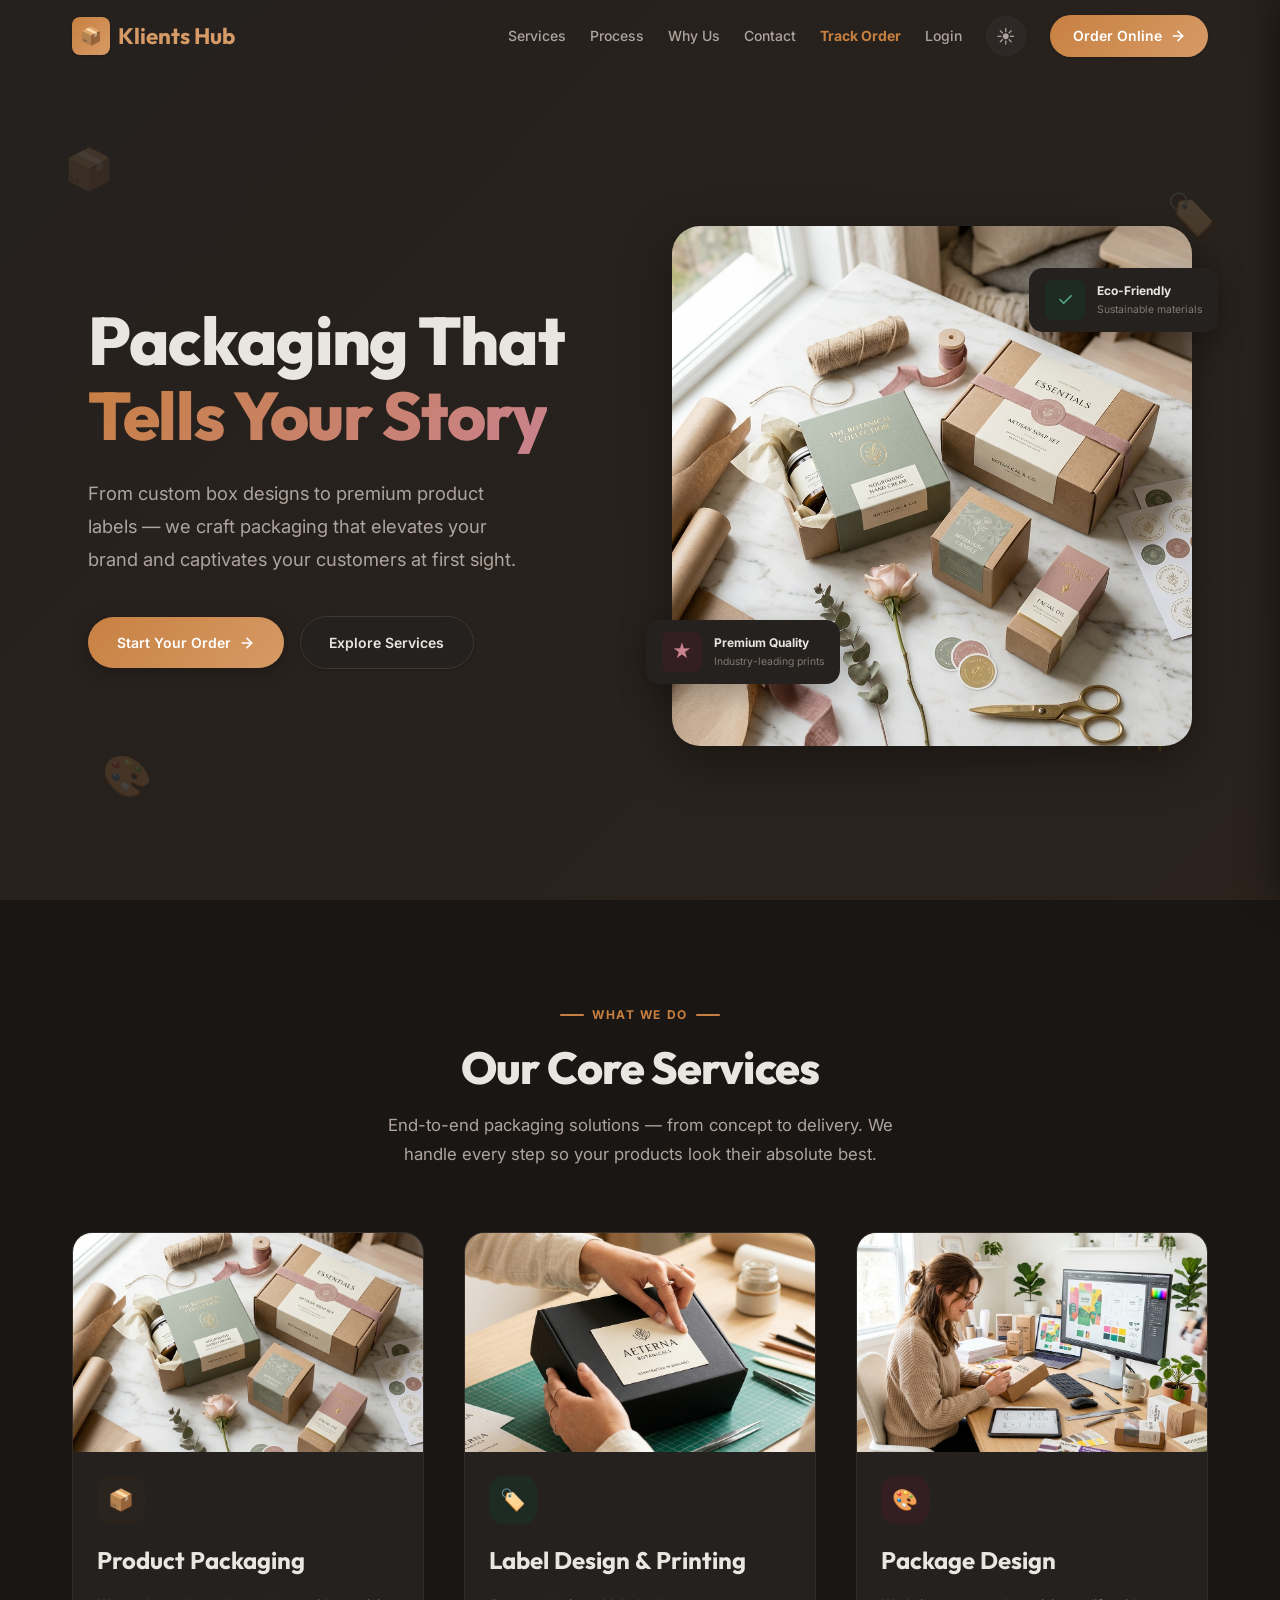
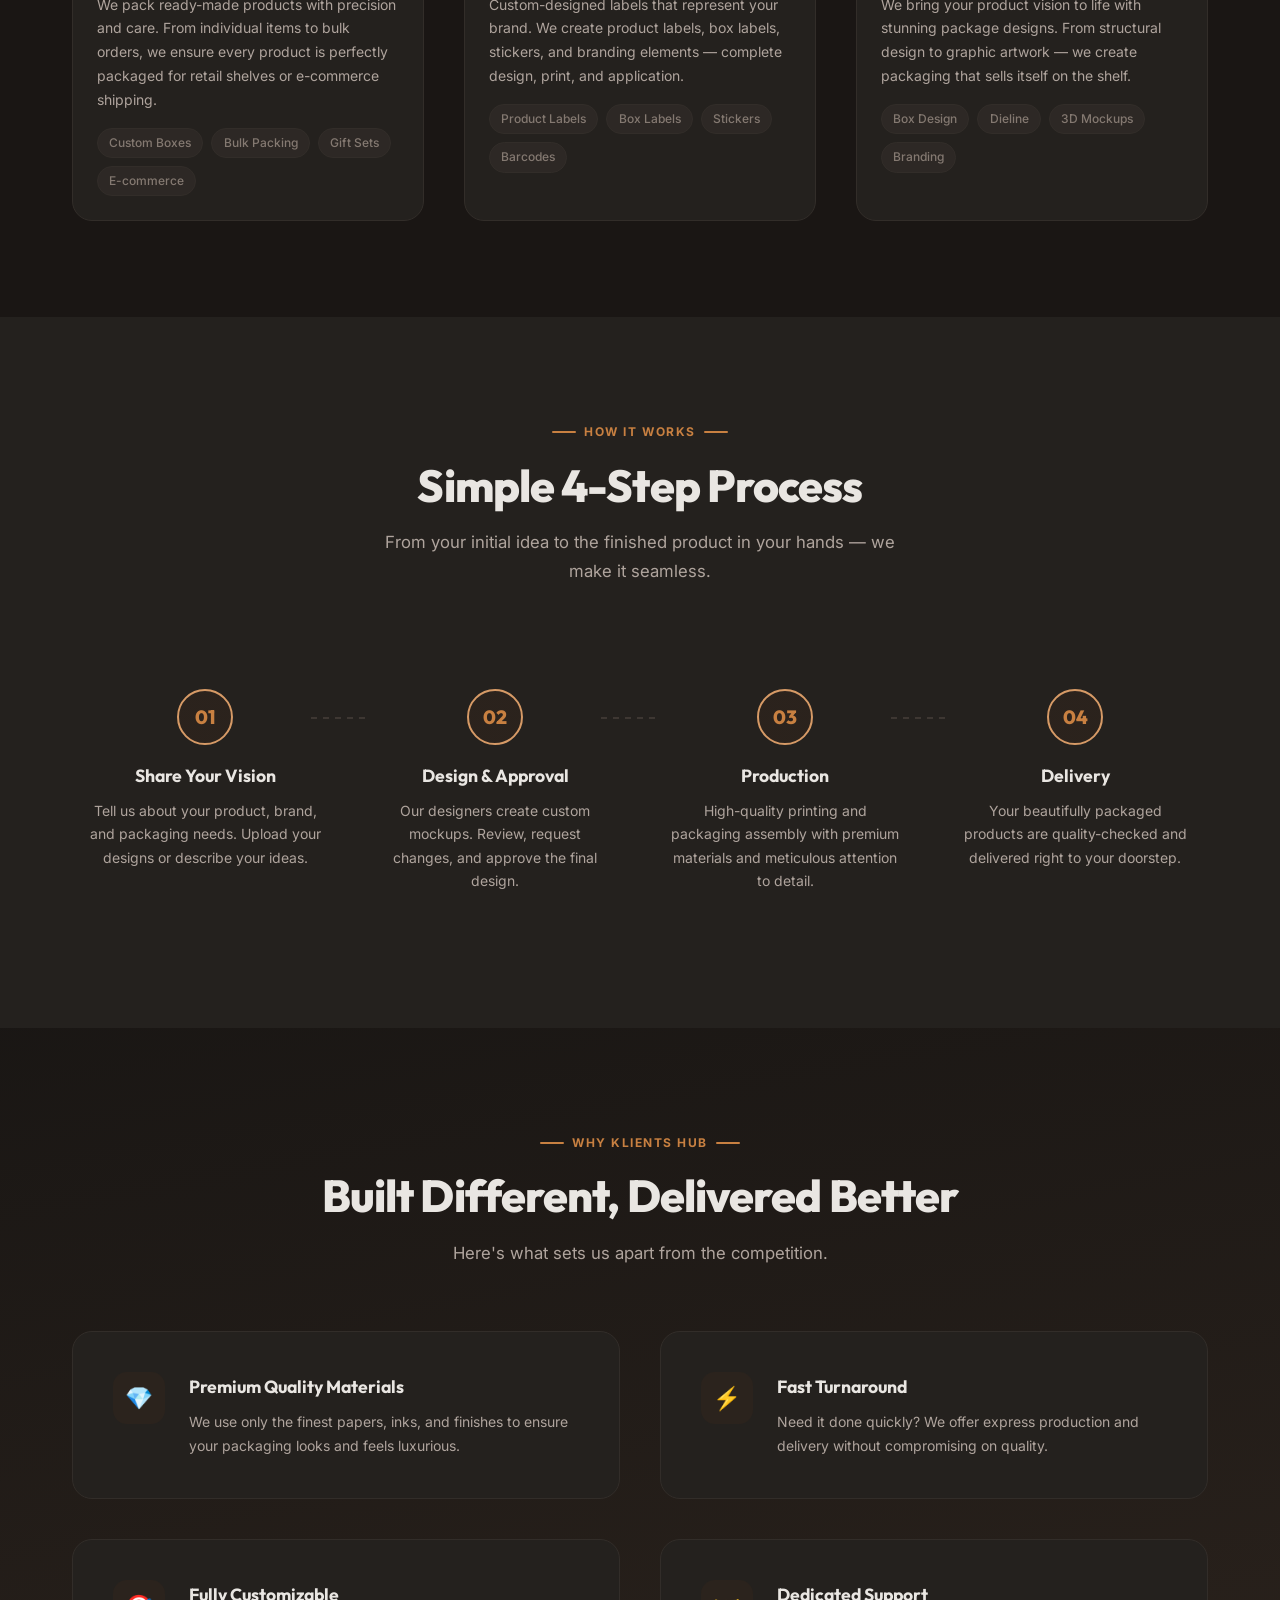
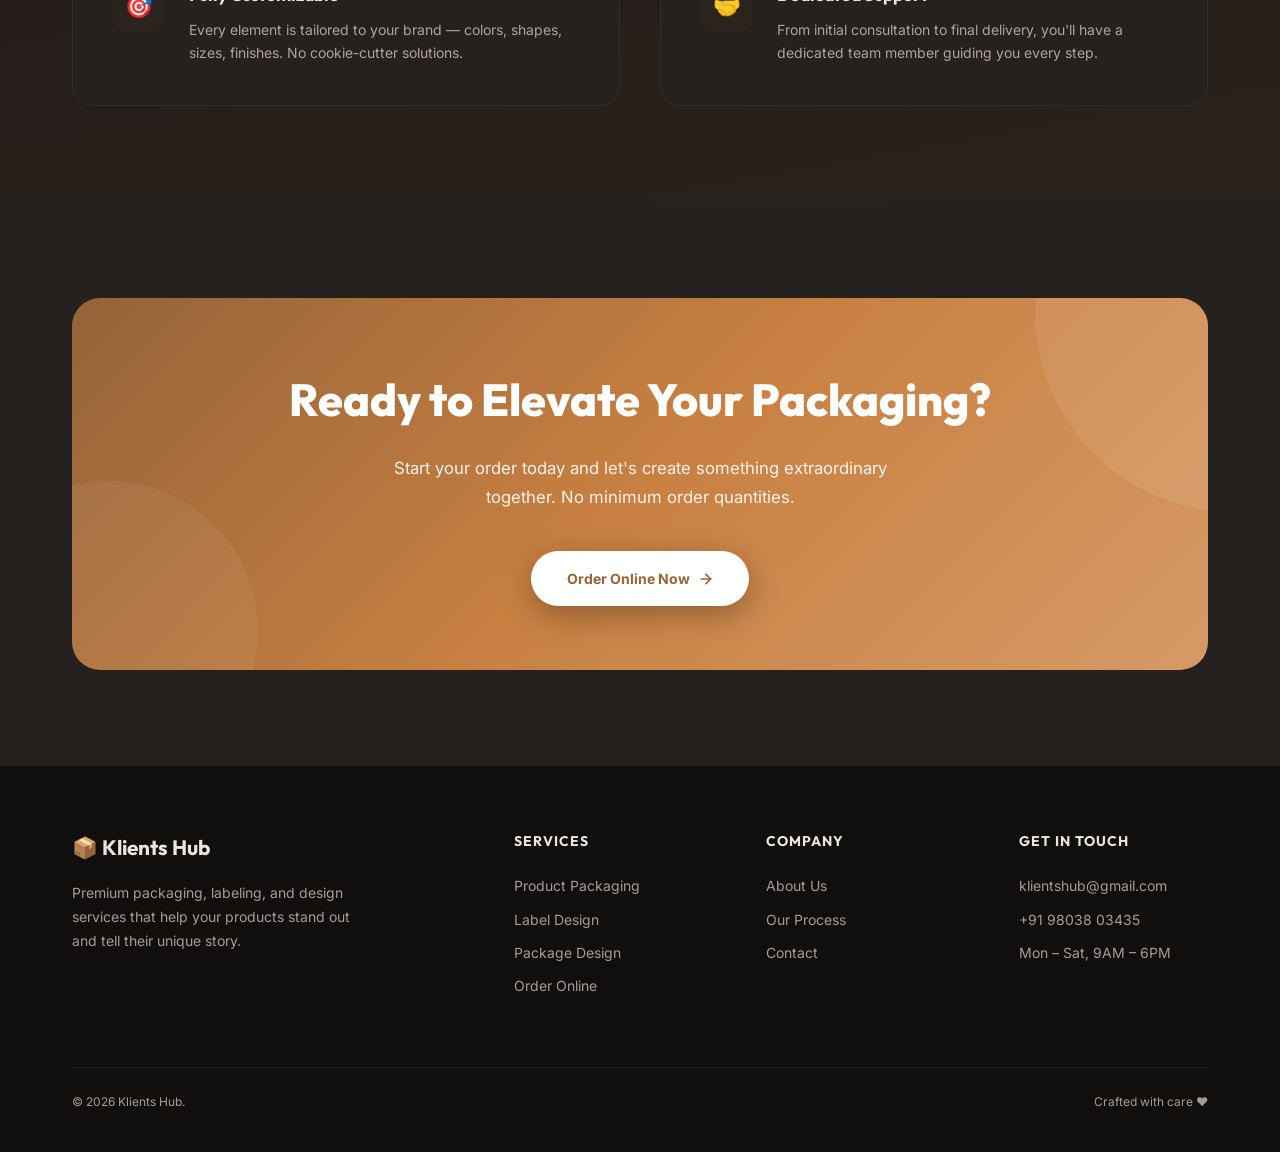
==== commit 7b43dd45: "Update contact phone number to +91 98038 03435" ====
--- a/index.html
+++ b/index.html
@@ -321,7 +321,7 @@
             <div class="form-row">
               <div class="form-group">
                 <label for="order-phone">Phone Number <span class="required-star" aria-hidden="true">*</span></label>
-                <input type="tel" id="order-phone" name="phone" placeholder="+91 8264******" required>
+                <input type="tel" id="order-phone" name="phone" placeholder="+91 98038 03435" required>
               </div>
               <div class="form-group">
                 <label for="order-company">Company Name</label>
@@ -440,7 +440,7 @@
         <div>
           <h4 class="footer__heading">Get In Touch</h4>
           <a href="mailto:klientshub@gmail.com" class="footer__link" id="ft-email">klientshub@gmail.com</a>
-          <a href="tel:+918264******" class="footer__link" id="ft-phone">+91 8264******</a>
+          <a href="tel:+919803803435" class="footer__link" id="ft-phone">+91 98038 03435</a>
           <span class="footer__link">Mon – Sat, 9AM – 6PM</span>
         </div>
       </div>
